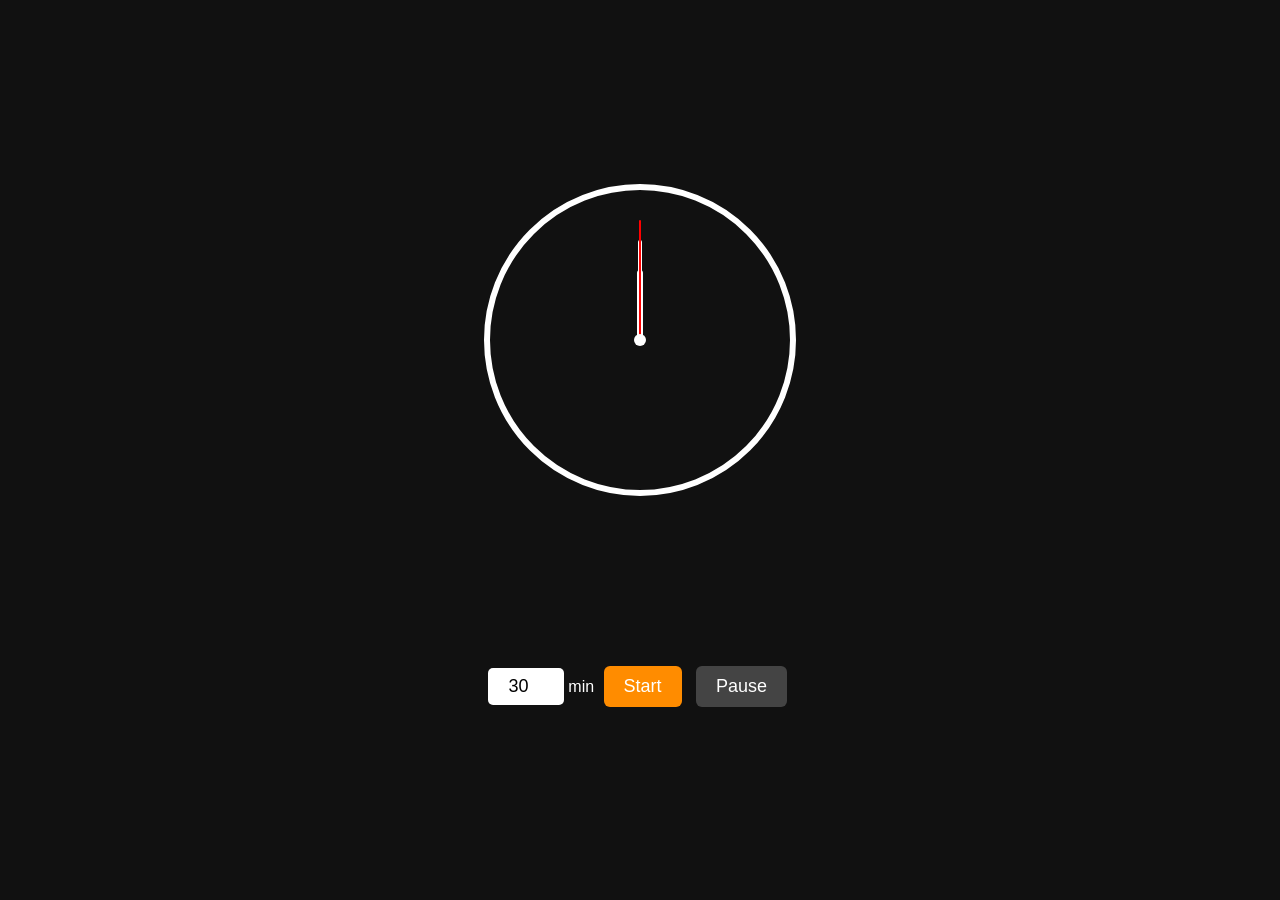
==== index.html @ c27aa2bf "Stopwatch" ====
<!DOCTYPE html>
<html lang="en">
<head>
<meta charset="UTF-8" />
<meta name="viewport" content="width=device-width, initial-scale=1.0" />
<title>Edit Timer Wall Clock</title>
<link rel="stylesheet" href="style.css" />
</head>

<body>

<div class="container">
    <div class="clock">
        <div class="hand hour" id="hourHand"></div>
        <div class="hand minute" id="minuteHand"></div>
        <div class="hand second" id="secondHand"></div>
        <div class="center-dot"></div>
    </div>

    <div class="controls">
        <input type="number" id="timeInput" value="30" min="1" />
        <span>min</span>

        <button id="startBtn">Start</button>
        <button id="pauseBtn" disabled>Pause</button>
    </div>
</div>

<script src="script.js"></script>
</body>
</html>
---- style.css ----
body {
    background: #111;
    color: white;
    display: flex;
    justify-content: center;
    align-items: center;
    height: 100vh;
    margin: 0;
    font-family: Arial, sans-serif;
}

.container {
    text-align: center;
}

.clock {
    width: 300px;
    height: 300px;
    border: 6px solid #fff;
    border-radius: 50%;
    position: relative;
    margin: auto;
}

.hand {
    position: absolute;
    left: 50%;
    transform-origin: bottom;
    background: white;
    border-radius: 4px;
}

.hour {
    width: 6px;
    height: 70px;
    top: 80px;
}

.minute {
    width: 4px;
    height: 100px;
    top: 50px;
}

.second {
    width: 2px;
    height: 120px;
    top: 30px;
    background: red;
}

.center-dot {
    width: 12px;
    height: 12px;
    background: white;
    border-radius: 50%;
    position: absolute;
    top: 144px;
    left: 144px;
}

.controls {
    margin-top: 10rem;
}

input {
    width: 60px;
    padding: 8px;
    font-size: 18px;
    border-radius: 5px;
    border: none;
    outline: none;
    text-align: center;
}

button {
    padding: 10px 20px;
    font-size: 18px;
    margin: 10px 5px;
    border: none;
    border-radius: 6px;
    cursor: pointer;
    background: #ff8c00;
    color: white;
}

button:disabled {
    background: #444;
    cursor: not-allowed;
}
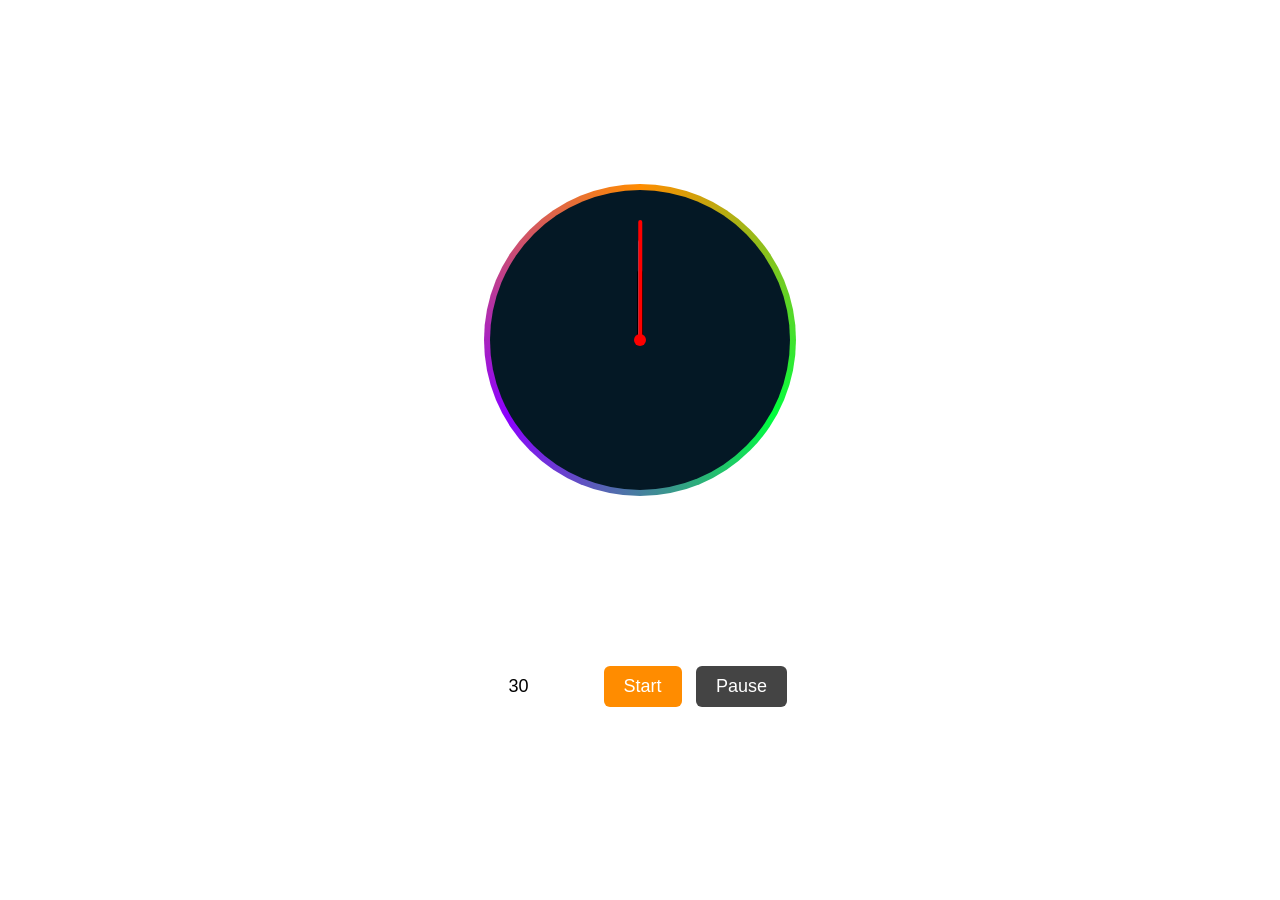
==== commit 6dccdafd: "styling changes" ====
--- a/index.html
+++ b/index.html
@@ -10,11 +10,15 @@
 <body>
 
 <div class="container">
-    <div class="clock">
-        <div class="hand hour" id="hourHand"></div>
-        <div class="hand minute" id="minuteHand"></div>
-        <div class="hand second" id="secondHand"></div>
-        <div class="center-dot"></div>
+    <div class="clock-wrapper">
+   
+        
+        <div class="clock">
+            <div class="hand hour" id="hourHand"></div>
+            <div class="hand minute" id="minuteHand"></div>
+            <div class="hand second" id="secondHand"></div>
+            <div class="center-dot"></div>
+        </div>
     </div>
 
     <div class="controls">
--- a/style.css
+++ b/style.css
@@ -1,5 +1,5 @@
 body {
-    background: #111;
+    background: #ffffff;
     color: white;
     display: flex;
     justify-content: center;
@@ -13,20 +13,30 @@
     text-align: center;
 }
 
+.clock-wrapper {
+    width: 312px; /* border + clock size */
+    height: 312px;
+    border-radius: 50%;
+    background: conic-gradient(#ff8c00, #00ff3e, #8c00ff, #ff8c00);
+    display: flex;
+    justify-content: center;
+    align-items: center;
+}
+
 .clock {
     width: 300px;
     height: 300px;
-    border: 6px solid #fff;
     border-radius: 50%;
+    background: #041825; /* clock face */
     position: relative;
-    margin: auto;
 }
+
 
 .hand {
     position: absolute;
     left: 50%;
     transform-origin: bottom;
-    background: white;
+    background: rgb(0, 0, 0);
     border-radius: 4px;
 }
 
@@ -40,10 +50,11 @@
     width: 4px;
     height: 100px;
     top: 50px;
+    background: #12a7e3;
 }
 
 .second {
-    width: 2px;
+    width: 3.5px;
     height: 120px;
     top: 30px;
     background: red;
@@ -52,7 +63,7 @@
 .center-dot {
     width: 12px;
     height: 12px;
-    background: white;
+    background: #fd0000;
     border-radius: 50%;
     position: absolute;
     top: 144px;
